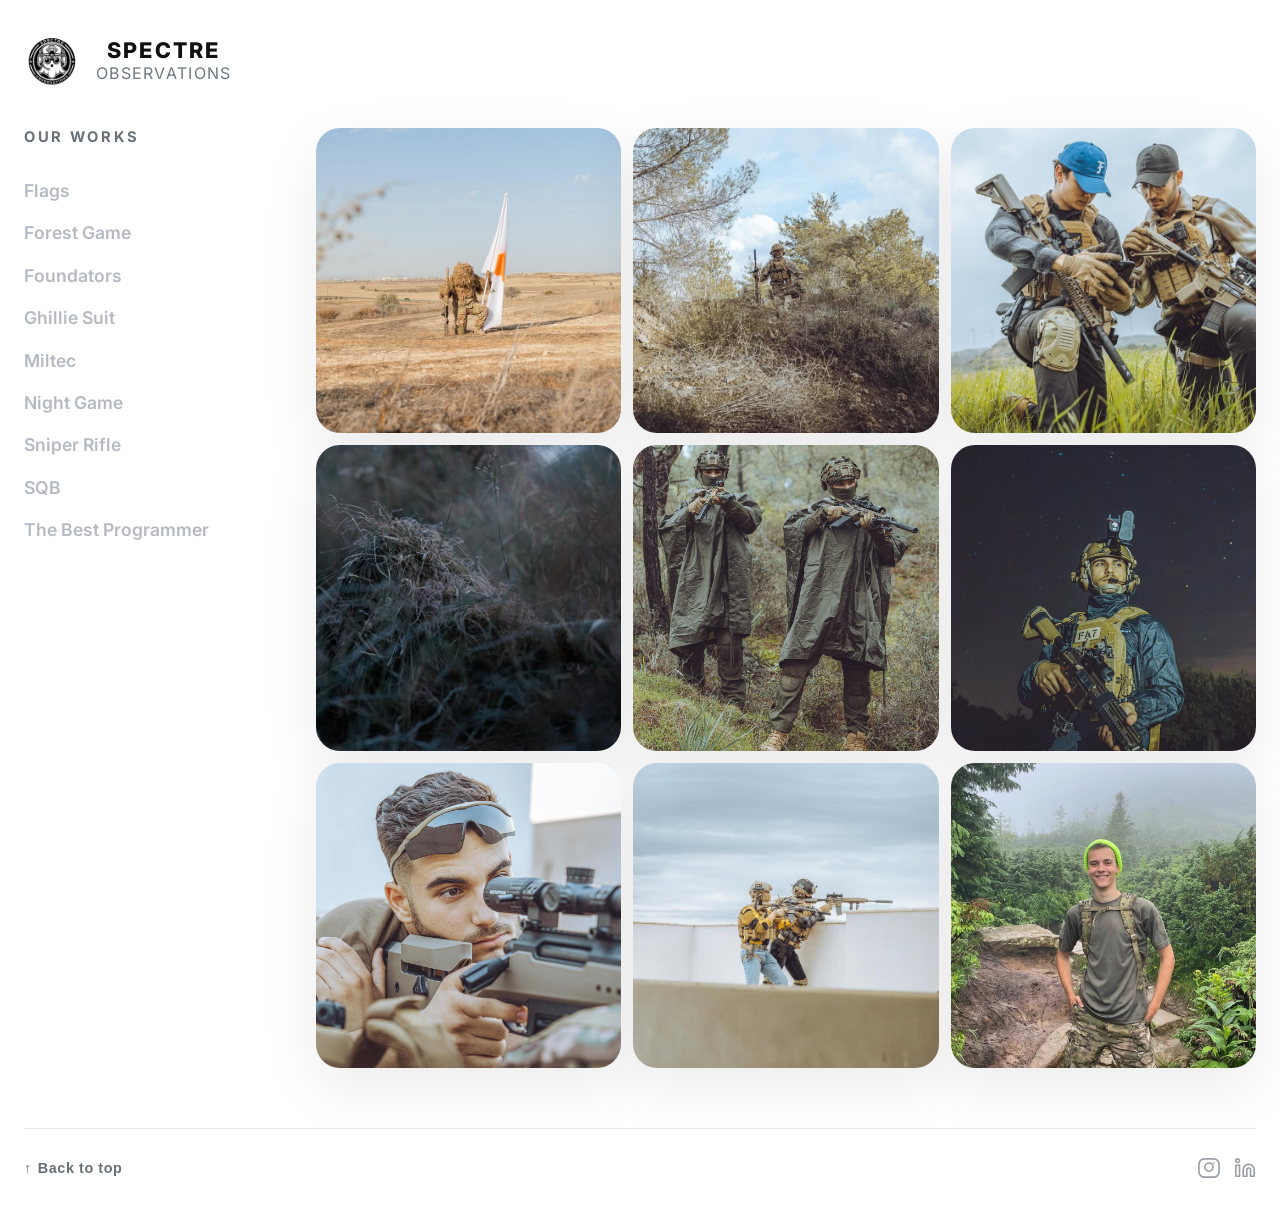
==== index.html @ 0fe147d5 "created website" ====
<!DOCTYPE html>
<html lang="uk">
  <head>
    <meta charset="UTF-8" />
    <meta name="viewport" content="width=device-width, initial-scale=1.0" />
    <title>Spectre Observations | Airsoft Portfolio</title>
    <link rel="icon" type="image/png" href="styles/images/logo.png" />
    <link rel="preconnect" href="https://fonts.googleapis.com" />
    <link rel="preconnect" href="https://fonts.gstatic.com" crossorigin />
    <link
      href="https://fonts.googleapis.com/css2?family=Inter:wght@400;500;600;700;800&display=swap"
      rel="stylesheet"
    />
    <link rel="stylesheet" href="styles/styles.css" />
  </head>
  <body>
    <div class="page-shell">
      <header class="site-header" id="header"></header>

      <main>
        <section class="hero-block">
          <aside class="hero-sidebar">
            <div class="hero-sidebar-top">
              <span class="hero-work-label">our works</span>
            </div>
            <nav class="section-list" id="sectionLinks"></nav>
          </aside>

          <div class="hero-gallery" id="heroPhotos"></div>
        </section>
      </main>

      <footer class="site-footer" id="footer"></footer>
    </div>

    <script src="scripts/components.js"></script>
    <script src="scripts/index-page.js"></script>
  </body>
</html>
---- styles/styles.css ----
:root {
  color-scheme: light;
  font-family: 'Inter', system-ui, sans-serif;
  font-size: 16px;
  color: #111111;
  background: #ffffff;
}

* {
  box-sizing: border-box;
}

html {
  scroll-behavior: smooth;
}

body {
  margin: 0;
  background: #ffffff;
  min-height: 100vh;
}

img {
  display: block;
  max-width: 100%;
}

.page-shell {
  max-width: 1320px;
  margin: 0 auto;
  padding: 32px 24px 48px;
}

.site-header {
  display: flex;
  align-items: center;
  justify-content: space-between;
  gap: 20px;
  margin-bottom: 40px;
  position: relative;
  z-index: 1100;
}

.brand {
  display: flex;
  align-items: center;
  gap: 16px;
  text-decoration: none;
  color: #111111;
}

.logo-image {
  width: 56px;
  height: 56px;
  object-fit: cover;
  border-radius: 18px;
}

.brand-title {
  font-size: 1.35rem;
  font-weight: 800;
  letter-spacing: 0.1em;
  text-transform: uppercase;
  text-align: center;
}

.brand-subtitle {
  color: #6f7882;
  font-size: 1rem;
  text-align: center;
  text-transform: uppercase;
  letter-spacing: 0.08em;
}

.burger-button {
  display: none;
  appearance: none;
  border: none;
  background: transparent;
  cursor: pointer;
  padding: 8px;
  gap: 6px;
  flex-direction: column;
  z-index: 1101;
  position: relative;
}

.burger-button span {
  display: block;
  width: 28px;
  height: 3px;
  border-radius: 999px;
  background: #111111;
  transition: transform 0.3s ease, opacity 0.3s ease;
}

.burger-button.active span:nth-child(1) {
  transform: translateY(9px) rotate(45deg);
}

.burger-button.active span:nth-child(2) {
  opacity: 0;
}

.burger-button.active span:nth-child(3) {
  transform: translateY(-9px) rotate(-45deg);
}

.nav-open {
  overflow: hidden;
}

.hero-block {
  display: grid;
  gap: 32px;
  grid-template-columns: minmax(220px, 260px) minmax(0, 1fr);
  align-items: start;
}

.hero-sidebar {
  display: flex;
  flex-direction: column;
  gap: 32px;
  position: static;
  top: auto;
}

.hero-sidebar-top {
  display: flex;
  flex-direction: column;
  gap: 16px;
}

.hero-work-label {
  color: #6a7078;
  font-size: 0.92rem;
  text-transform: uppercase;
  letter-spacing: 0.18em;
  font-weight: 700;
}

.section-list {
  display: flex;
  flex-direction: column;
  gap: 16px;
}

.section-list a {
  color: #b5bac2;
  font-size: 1.1rem;
  line-height: 1.5;
  text-decoration: none;
  transition: color 0.25s ease;
  font-weight: 600;
}

.section-list a:hover {
  color: #111111;
}

.hero-gallery {
  display: grid;
  gap: 12px;
  grid-template-columns: repeat(3, minmax(0, 1fr));
}

.photo-card {
  position: relative;
  overflow: hidden;
  border-radius: 24px;
  display: block;
  aspect-ratio: 1 / 1;
  box-shadow: 0 20px 60px rgba(0, 0, 0, 0.08);
  background: #f2f2f2;
}

.photo-card img {
  width: 100%;
  height: 100%;
  object-fit: cover;
  transition: transform 0.4s ease, filter 0.4s ease;
}

.photo-card::before {
  content: '';
  position: absolute;
  inset: 0;
  background: rgba(255, 255, 255, 0);
  transition: background 0.35s ease;
  z-index: 1;
}

.photo-card:hover img {
  transform: scale(1.05);
  filter: brightness(1.15) blur(2px);
}

.photo-card:hover::before {
  background: rgba(255, 255, 255, 0.25);
}

.photo-label {
  position: absolute;
  inset: 0;
  display: flex;
  align-items: center;
  justify-content: center;
  color: #111111;
  text-shadow: 0 2px 12px rgba(255, 255, 255, 0.6);
  font-size: clamp(0.9rem, 1.8vw, 1.4rem);
  font-weight: 400;
  letter-spacing: 0.06em;
  text-transform: uppercase;
  opacity: 0;
  transition: opacity 0.32s ease;
  text-align: center;
  padding: 12px;
  pointer-events: none;
  z-index: 2;
  word-break: break-word;
  overflow-wrap: break-word;
}

.photo-card:hover .photo-label {
  opacity: 1;
}

.section-title {
  font-size: clamp(2rem, 5vw, 3.2rem);
  font-weight: 900;
  color: #111111;
  margin: 0 0 32px;
  text-align: center;
}

.gallery-container {
  max-width: 900px;
  margin: 0 auto;
}

.gallery {
  column-count: 2;
  column-gap: 12px;
}

.gallery-item {
  break-inside: avoid;
  margin-bottom: 12px;
  border-radius: 0;
  overflow: hidden;
  background: #f2f2f2;
  cursor: pointer;
}

.gallery-item img {
  width: 100%;
  height: auto;
  display: block;
  object-fit: cover;
  transition: transform 0.4s ease;
  cursor: zoom-in;
}

.gallery-item:hover img {
  transform: scale(1.04);
}

.site-footer {
  display: flex;
  justify-content: space-between;
  align-items: center;
  gap: 20px;
  padding-top: 28px;
  border-top: 1px solid #e9e9e9;
  margin-top: 60px;
}

.back-to-top {
  border: none;
  background: none;
  color: #6a7078;
  padding: 0;
  font-size: 0.9rem;
  font-weight: 600;
  letter-spacing: 0.04em;
  cursor: pointer;
  display: flex;
  align-items: center;
  gap: 6px;
  transition: color 0.25s ease;
}

.back-to-top:hover {
  color: #111111;
}

.social-links {
  display: flex;
  align-items: center;
  gap: 14px;
}

.social-link {
  display: inline-flex;
  align-items: center;
  justify-content: center;
  color: #9a9fa6;
  transition: transform 0.2s ease, color 0.2s ease;
  text-decoration: none;
}

.social-link svg {
  display: block;
  width: 22px;
  height: 22px;
}

.social-link:hover {
  color: #111111;
  transform: scale(1.15);
}

/* Burger menu overlay */
.top-nav {
  position: fixed;
  inset: 0;
  background: #ffffff;
  display: flex;
  flex-direction: column;
  justify-content: center;
  align-items: center;
  gap: 0;
  overflow-y: auto;
  z-index: 1000;
  visibility: hidden;
  pointer-events: none;
  opacity: 0;
  transition: opacity 0.3s ease, visibility 0.3s ease;
}

.top-nav a {
  color: #b5bac2;
  text-decoration: none;
  font-weight: 600;
  font-size: 1.4rem;
  display: block;
  padding: 16px 0;
  text-align: center;
  transition: color 0.25s ease;
}

.top-nav a:hover {
  color: #111111;
}

.top-nav.open {
  visibility: visible;
  pointer-events: auto;
  opacity: 1;
}

.modal {
  display: none;
  position: fixed;
  top: 0;
  left: 0;
  width: 100%;
  height: 100%;
  background: rgba(0, 0, 0, 0.95);
  z-index: 2000;
  align-items: center;
  justify-content: center;
  padding: 20px;
  overflow: auto;
}

.modal.active {
  display: flex;
}

.modal-content {
  position: relative;
  max-width: 90vw;
  max-height: 90vh;
}

.modal-content img {
  max-width: 100%;
  max-height: 90vh;
  object-fit: contain;
  width: auto;
  height: auto;
}

.modal-close {
  position: absolute;
  top: 20px;
  right: 30px;
  color: #ffffff;
  font-size: 28px;
  font-weight: bold;
  cursor: pointer;
  background: none;
  border: none;
  z-index: 2001;
}

.modal-close:hover {
  color: #ccc;
}

.section-main {
  width: 100%;
}

@media (min-width: 1025px) {
  .section-title {
    display: none;
  }
}

@media (max-width: 1024px) {
  .hero-block {
    grid-template-columns: 1fr;
  }

  .hero-sidebar {
    display: none;
  }

  .hero-gallery {
    grid-template-columns: repeat(2, minmax(0, 1fr));
  }

  .burger-button {
    display: flex;
  }

  .photo-label {
    font-size: clamp(1.4rem, 4vw, 2.2rem);
  }

  .site-footer {
    flex-direction: column;
    align-items: center;
  }

  .social-links {
    justify-content: center;
  }
}

@media (max-width: 640px) {
  .page-shell {
    padding: 20px 16px 32px;
  }

  .hero-gallery {
    grid-template-columns: 1fr;
  }

  .gallery {
    column-count: 1;
  }

  .photo-label {
    font-size: clamp(1.6rem, 6vw, 2.6rem);
  }
}
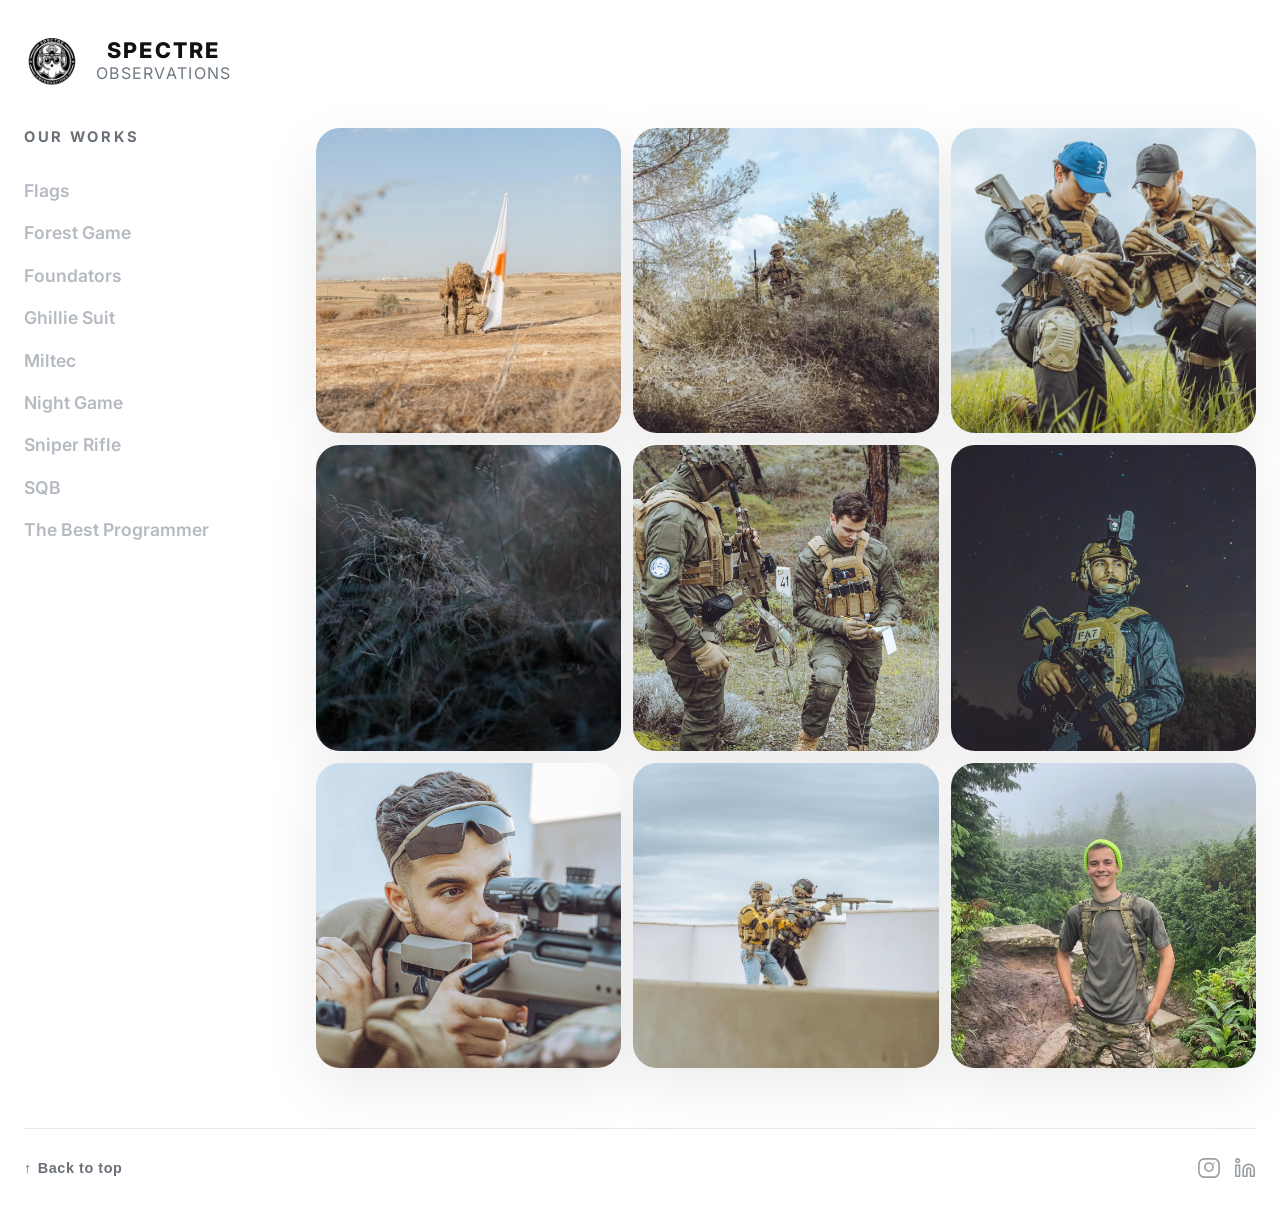
==== commit bd771a4d: "improved code due to dry principe" ====
--- a/index.html
+++ b/index.html
@@ -33,8 +33,8 @@
       <footer class="site-footer" id="footer"></footer>
     </div>
 
-    <script src="scripts/components.js"></script>
-    <script src="scripts/index-page.js"></script>
+    <script src="scripts/data.js?v=2"></script>
+    <script src="scripts/components.js?v=2"></script>
+    <script src="scripts/index-page.js?v=2"></script>
   </body>
 </html>
-
